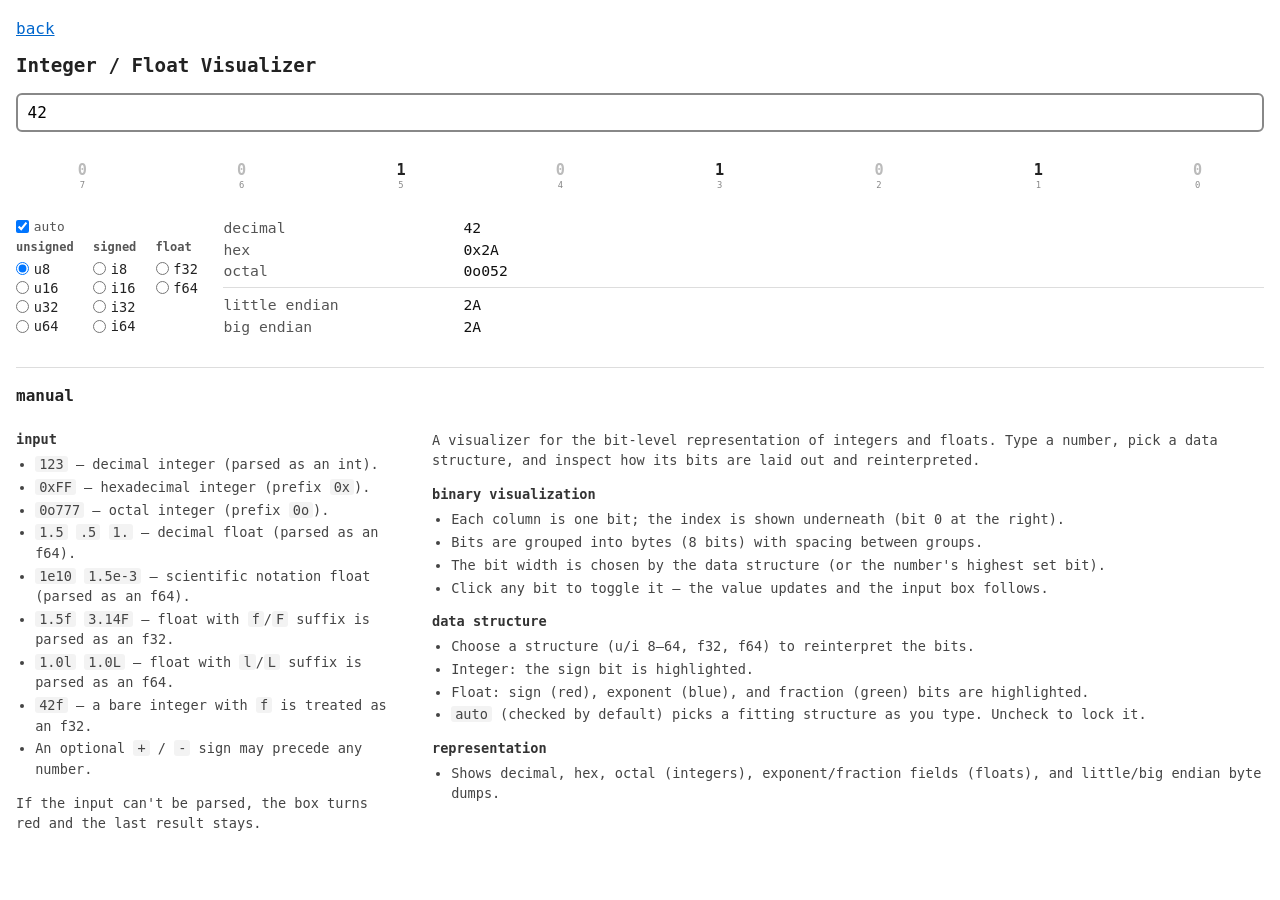
==== docs/int-tool/index.html @ a7215910 "add int-tool Assisted-by: pi:z-ai/glm-5.2:nitro" ====
<!DOCTYPE html>
<html lang="en">
<head>
<meta charset="UTF-8">
<meta name="viewport" content="width=device-width, initial-scale=1.0">
<title>Integer / Float Visualizer</title>
<link rel="stylesheet" href="style.css">
</head>
<body>
<p><a href="..">back</a></p>
<h1>Integer / Float Visualizer</h1>

<div id="app">
  <div class="row" id="row-input">
    <input id="num-input" type="text" placeholder="decimal / 0x hex / 0o octal" autocomplete="off" spellcheck="false">
  </div>

  <div class="row" id="row-bits">
    <div id="bits-area"></div>
  </div>

  <div class="row" id="row-structure">
    <div class="col col-structure">
      <label id="auto-label"><input type="checkbox" id="auto-struct" checked> auto</label>
      <div class="struct-grid">
        <div class="struct-col">
          <h3>unsigned</h3>
          <label><input type="radio" name="struct" value="u8" checked> u8</label>
          <label><input type="radio" name="struct" value="u16"> u16</label>
          <label><input type="radio" name="struct" value="u32"> u32</label>
          <label><input type="radio" name="struct" value="u64"> u64</label>
        </div>
        <div class="struct-col">
          <h3>signed</h3>
          <label><input type="radio" name="struct" value="i8"> i8</label>
          <label><input type="radio" name="struct" value="i16"> i16</label>
          <label><input type="radio" name="struct" value="i32"> i32</label>
          <label><input type="radio" name="struct" value="i64"> i64</label>
        </div>
        <div class="struct-col">
          <h3>float</h3>
          <label><input type="radio" name="struct" value="f32"> f32</label>
          <label><input type="radio" name="struct" value="f64"> f64</label>
        </div>
      </div>
    </div>
    <div class="col col-repr">
      <ul id="repr-list"></ul>
    </div>
  </div>
</div>

<section id="manual">
  <h2>manual</h2>
  <div id="manual-cols">
    <div class="manual-col manual-left">
      <h3>input</h3>
      <ul>
        <li><code>123</code> — decimal integer (parsed as an int).</li>
        <li><code>0xFF</code> — hexadecimal integer (prefix <code>0x</code>).</li>
        <li><code>0o777</code> — octal integer (prefix <code>0o</code>).</li>
        <li><code>1.5</code> <code>.5</code> <code>1.</code> — decimal float (parsed as an f64).</li>
        <li><code>1e10</code> <code>1.5e-3</code> — scientific notation float (parsed as an f64).</li>
        <li><code>1.5f</code> <code>3.14F</code> — float with <code>f</code>/<code>F</code> suffix is parsed as an f32.</li>
        <li><code>1.0l</code> <code>1.0L</code> — float with <code>l</code>/<code>L</code> suffix is parsed as an f64.</li>
        <li><code>42f</code> — a bare integer with <code>f</code> is treated as an f32.</li>
        <li>An optional <code>+</code> / <code>-</code> sign may precede any number.</li>
      </ul>
      <p>If the input can't be parsed, the box turns red and the last result stays.</p>
    </div>

    <div class="manual-col manual-right">
      <p>
        A visualizer for the bit-level representation of integers and floats.
        Type a number, pick a data structure, and inspect how its bits are laid
        out and reinterpreted.
      </p>

      <h3>binary visualization</h3>
      <ul>
        <li>Each column is one bit; the index is shown underneath (bit 0 at the right).</li>
        <li>Bits are grouped into bytes (8 bits) with spacing between groups.</li>
        <li>The bit width is chosen by the data structure (or the number's highest set bit).</li>
        <li>Click any bit to toggle it — the value updates and the input box follows.</li>
      </ul>

      <h3>data structure</h3>
      <ul>
        <li>Choose a structure (u/i 8–64, f32, f64) to reinterpret the bits.</li>
        <li>Integer: the sign bit is highlighted.</li>
        <li>Float: sign (red), exponent (blue), and fraction (green) bits are highlighted.</li>
        <li><code>auto</code> (checked by default) picks a fitting structure as you type. Uncheck to lock it.</li>
      </ul>

      <h3>representation</h3>
      <ul>
        <li>Shows decimal, hex, octal (integers), exponent/fraction fields (floats), and little/big endian byte dumps.</li>
      </ul>
    </div>
  </div>
</section>

<script src="script.js"></script>
</body>
</html>
---- docs/int-tool/style.css ----
* { box-sizing: border-box; }

body {
  font-family: -apple-system, BlinkMacSystemFont, "Segoe UI", Roboto, monospace;
  margin: 1.2rem 0;
  padding: 0 1rem;
  color: #222;
  background: #fff;
}

a { color: #06c; }

h1 { font-size: 1.2rem; margin: 0.4rem 0 1rem; }

#app { display: flex; flex-direction: column; gap: 1.4rem; }

.row { margin: 0; }

#num-input {
  width: 100%;
  font-size: 1rem;
  padding: 0.5rem 0.6rem;
  border: 2px solid #888;
  border-radius: 6px;
  font-family: ui-monospace, SFMono-Regular, Menlo, Consolas, monospace;
}
#num-input.invalid {
  border-color: #d33;
  background: #fdeaea;
}

/* ---- bits area ---- */
#bits-area {
  display: flex;
  flex-wrap: nowrap;
  gap: 0.4rem;
  justify-content: center;
  align-items: flex-end;
  overflow-x: auto;
  padding: 0.4rem 0;
  width: 100vw;
  margin-left: calc(-1rem);
}

#bits-area .byte-group { flex: 1 1 0; }
.bit { flex: 1 1 0; min-width: 0; width: auto; }

.byte-group {
  display: flex;
  gap: 1px;
  margin: 0 0.2rem;
}

.bit {
  text-align: center;
  display: flex;
  flex-direction: column;
  align-items: center;
  user-select: none;
}
.bit .bit-val {
  font-size: 0.95rem;
  font-family: ui-monospace, monospace;
  font-weight: 600;
  line-height: 1.2;
}
.bit .bit-idx {
  font-size: 0.55rem;
  color: #888;
  margin-top: 0.05rem;
}
.bit { cursor: pointer; }
.bit:hover .bit-val { color: #06c; }
.bit.zero .bit-val { color: #bbb; }

/* highlight categories */
.bit.sign     { background: rgba(220, 40, 40, 0.18);  border-radius: 4px; }
.bit.exponent { background: rgba(40, 120, 220, 0.18); border-radius: 4px; }
.bit.fraction { background: rgba(40, 170, 70, 0.18);  border-radius: 4px; }

/* ---- structure row ---- */
#row-structure { display: flex; gap: 1.6rem; align-items: flex-start; justify-content: center; flex-wrap: wrap; }
.col-structure { flex: 0 0 auto; }
.col-repr { flex: 1 1 auto; min-width: 240px; }

#auto-label {
  display: flex;
  align-items: center;
  gap: 0.3rem;
  font-size: 0.8rem;
  color: #555;
  cursor: pointer;
  margin-bottom: 0.4rem;
}
#auto-label input { margin: 0; }

.struct-grid {
  display: flex;
  gap: 1.2rem;
  align-items: flex-start;
}
.struct-col {
  display: flex;
  flex-direction: column;
  gap: 0.2rem;
}
.struct-col h3 {
  font-size: 0.75rem;
  font-weight: 600;
  margin: 0 0 0.2rem;
  color: #555;
  text-transform: lowercase;
}
.struct-col label {
  display: flex;
  align-items: center;
  gap: 0.3rem;
  font-family: ui-monospace, SFMono-Regular, Menlo, Consolas, monospace;
  font-size: 0.85rem;
  cursor: pointer;
}
.struct-col input[type="radio"] { margin: 0; }

#repr-list {
  list-style: none;
  padding: 0;
  margin: 0;
  display: grid;
  gap: 0.3rem;
}
#repr-list li {
  font-family: ui-monospace, SFMono-Regular, Menlo, Consolas, monospace;
  font-size: 0.92rem;
}
#repr-list .k { color: #555; display: inline-block; width: 15rem; }
#repr-list .v { color: #111; word-break: break-all; }

#manual {
  margin-top: 2rem;
  border-top: 1px solid #ddd;
  padding-top: 1rem;
  font-size: 0.85rem;
  line-height: 1.5;
  color: #444;
}
#manual-cols {
  display: flex;
  gap: 2rem;
  flex-wrap: wrap;
}
.manual-left  { flex: 0 0 18rem; min-width: 24rem; }
.manual-right { flex: 1 1 24rem; }
#manual h2 { font-size: 1rem; margin: 0 0 0.5rem; color: #222; }
#manual h3 { font-size: 0.85rem; margin: 0.8rem 0 0.3rem; color: #333; }
#manual ul { margin: 0.2rem 0 0.6rem; padding-left: 1.2rem; }
#manual li { margin: 0.15rem 0; }
#manual code {
  font-family: ui-monospace, SFMono-Regular, Menlo, Consolas, monospace;
  background: #f3f3f3;
  padding: 0 0.25rem;
  border-radius: 3px;
}
#repr-list li.sep {
  border-top: 1px solid #ddd;
  height: 0;
  margin: 0.2rem 0;
  padding: 0;
}
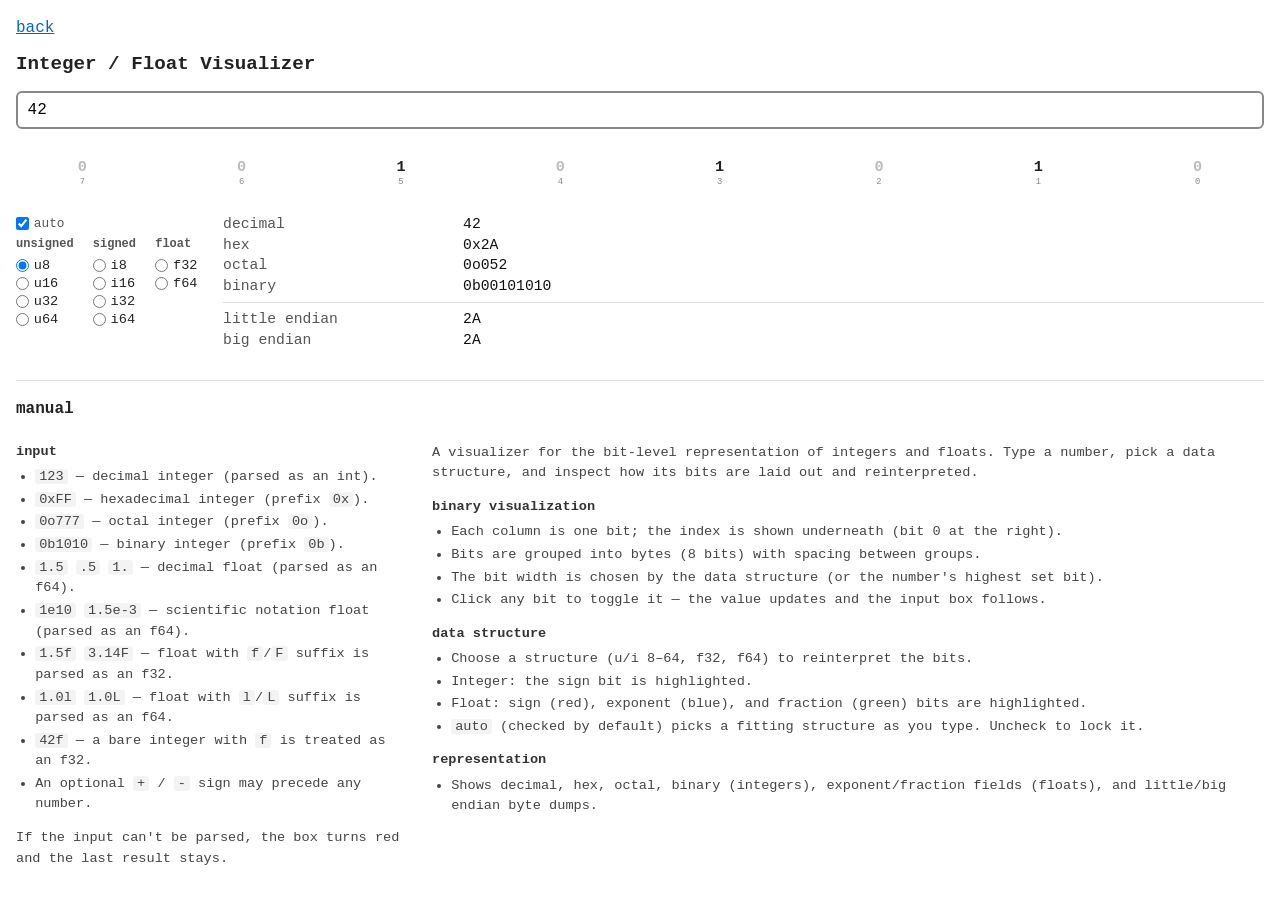
==== commit 0e323c5f: "binary support Assisted-by: pi:deepseek-v4-flash" ====
--- a/docs/int-tool/index.html
+++ b/docs/int-tool/index.html
@@ -12,7 +12,7 @@
 
 <div id="app">
   <div class="row" id="row-input">
-    <input id="num-input" type="text" placeholder="decimal / 0x hex / 0o octal" autocomplete="off" spellcheck="false">
+    <input id="num-input" type="text" placeholder="decimal / 0x hex / 0o octal / 0b binary" autocomplete="off" spellcheck="false">
   </div>
 
   <div class="row" id="row-bits">
@@ -59,6 +59,7 @@
         <li><code>123</code> — decimal integer (parsed as an int).</li>
         <li><code>0xFF</code> — hexadecimal integer (prefix <code>0x</code>).</li>
         <li><code>0o777</code> — octal integer (prefix <code>0o</code>).</li>
+        <li><code>0b1010</code> — binary integer (prefix <code>0b</code>).</li>
         <li><code>1.5</code> <code>.5</code> <code>1.</code> — decimal float (parsed as an f64).</li>
         <li><code>1e10</code> <code>1.5e-3</code> — scientific notation float (parsed as an f64).</li>
         <li><code>1.5f</code> <code>3.14F</code> — float with <code>f</code>/<code>F</code> suffix is parsed as an f32.</li>
@@ -94,7 +95,7 @@
 
       <h3>representation</h3>
       <ul>
-        <li>Shows decimal, hex, octal (integers), exponent/fraction fields (floats), and little/big endian byte dumps.</li>
+        <li>Shows decimal, hex, octal, binary (integers), exponent/fraction fields (floats), and little/big endian byte dumps.</li>
       </ul>
     </div>
   </div>
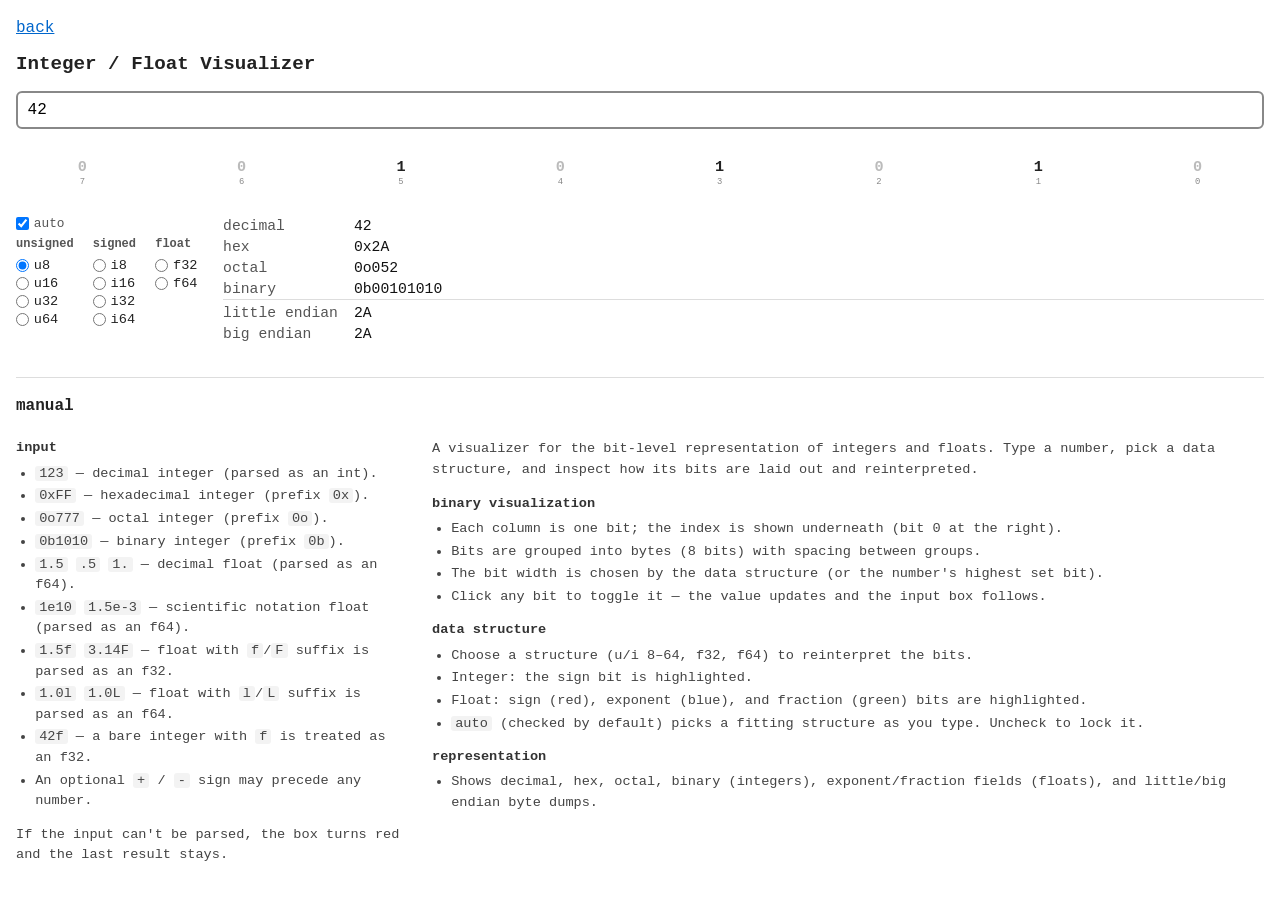
==== commit 9f038d19: "style: replace list layout with table for representation Assisted-by: pi:deepseek-v4-pro" ====
--- a/docs/int-tool/index.html
+++ b/docs/int-tool/index.html
@@ -45,7 +45,7 @@
       </div>
     </div>
     <div class="col col-repr">
-      <ul id="repr-list"></ul>
+      <table id="repr-list"></table>
     </div>
   </div>
 </div>
--- a/docs/int-tool/style.css
+++ b/docs/int-tool/style.css
@@ -122,17 +122,17 @@
 .struct-col input[type="radio"] { margin: 0; }
 
 #repr-list {
-  list-style: none;
-  padding: 0;
+  border-collapse: collapse;
   margin: 0;
-  display: grid;
-  gap: 0.3rem;
+  width: 100%;
 }
-#repr-list li {
+#repr-list td {
+  padding: 0.15rem 0;
+  vertical-align: top;
   font-family: ui-monospace, SFMono-Regular, Menlo, Consolas, monospace;
   font-size: 0.92rem;
 }
-#repr-list .k { color: #555; display: inline-block; width: 15rem; }
+#repr-list .k { color: #555; padding-right: 1rem; white-space: nowrap; width: 1px; }
 #repr-list .v { color: #111; word-break: break-all; }
 
 #manual {
@@ -160,9 +160,8 @@
   padding: 0 0.25rem;
   border-radius: 3px;
 }
-#repr-list li.sep {
+#repr-list .sep td {
   border-top: 1px solid #ddd;
   height: 0;
-  margin: 0.2rem 0;
-  padding: 0;
+  padding: 0.2rem 0 0 0;
 }
